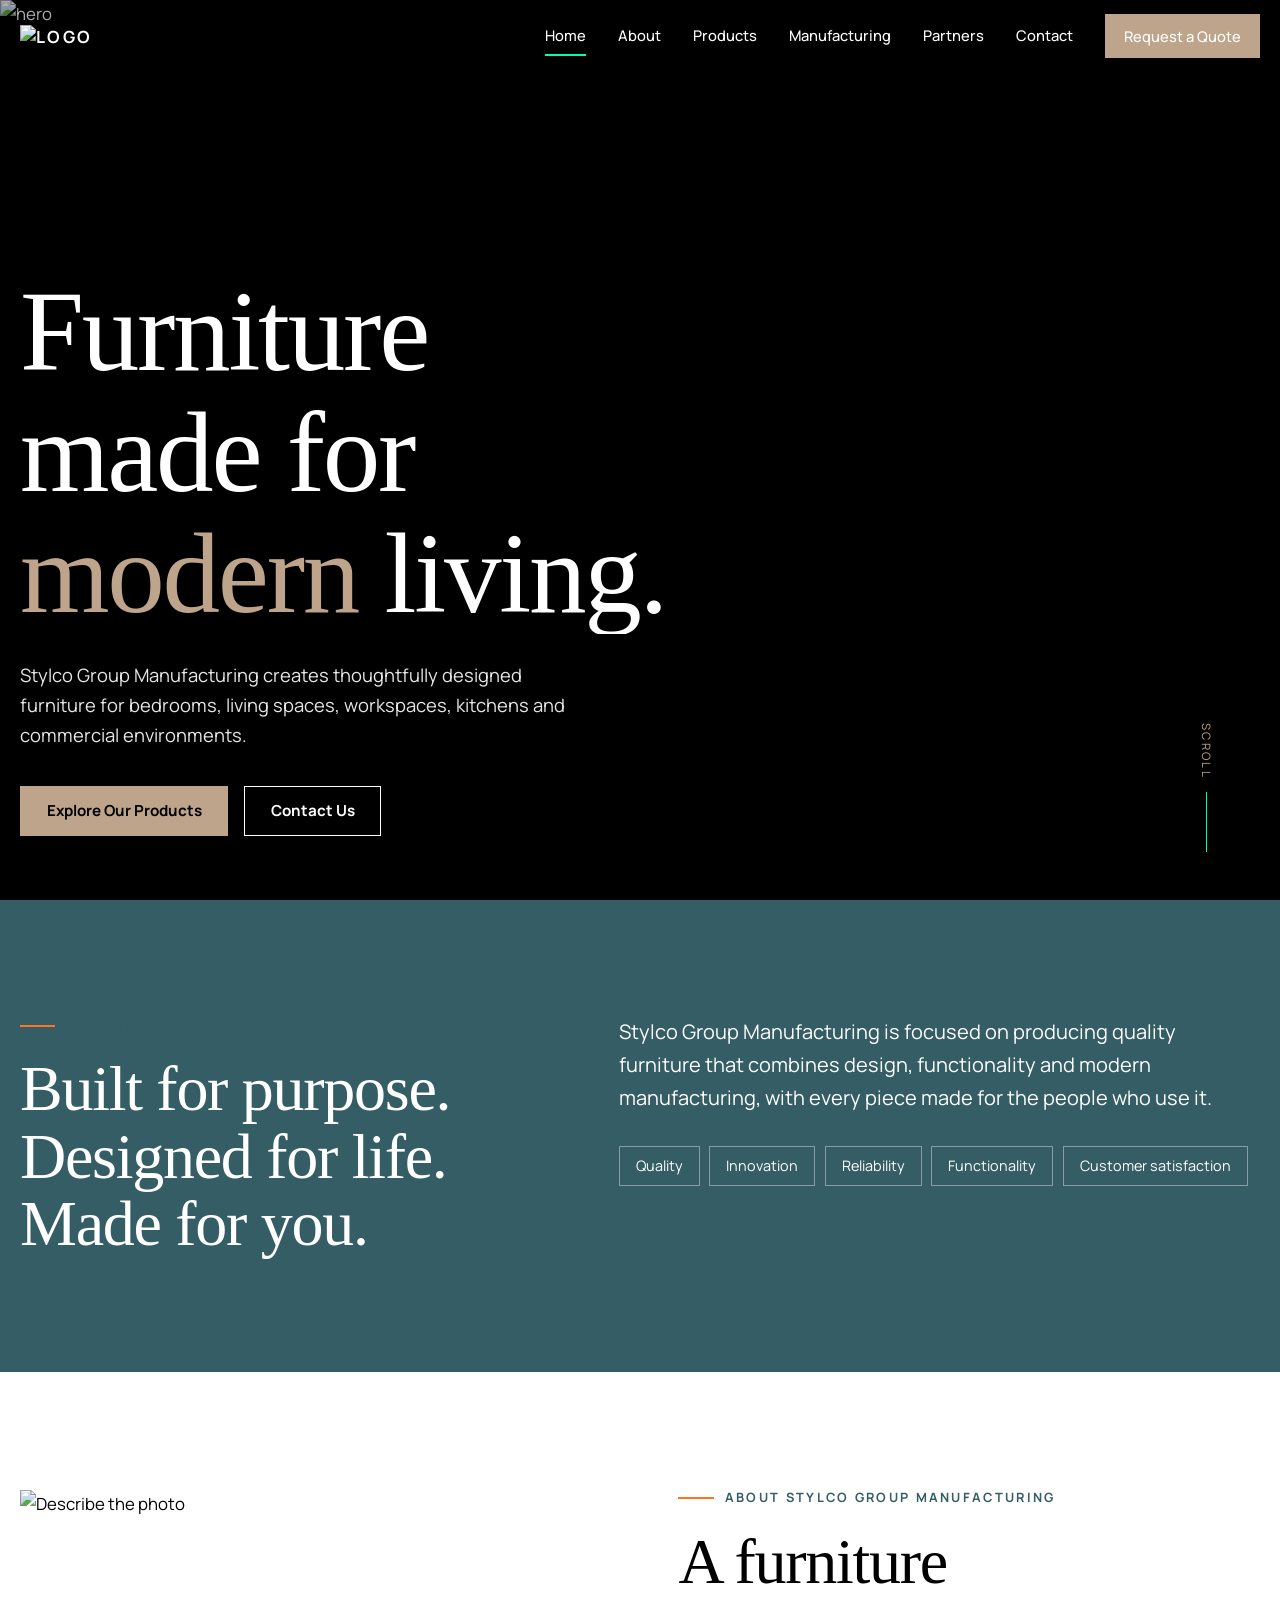
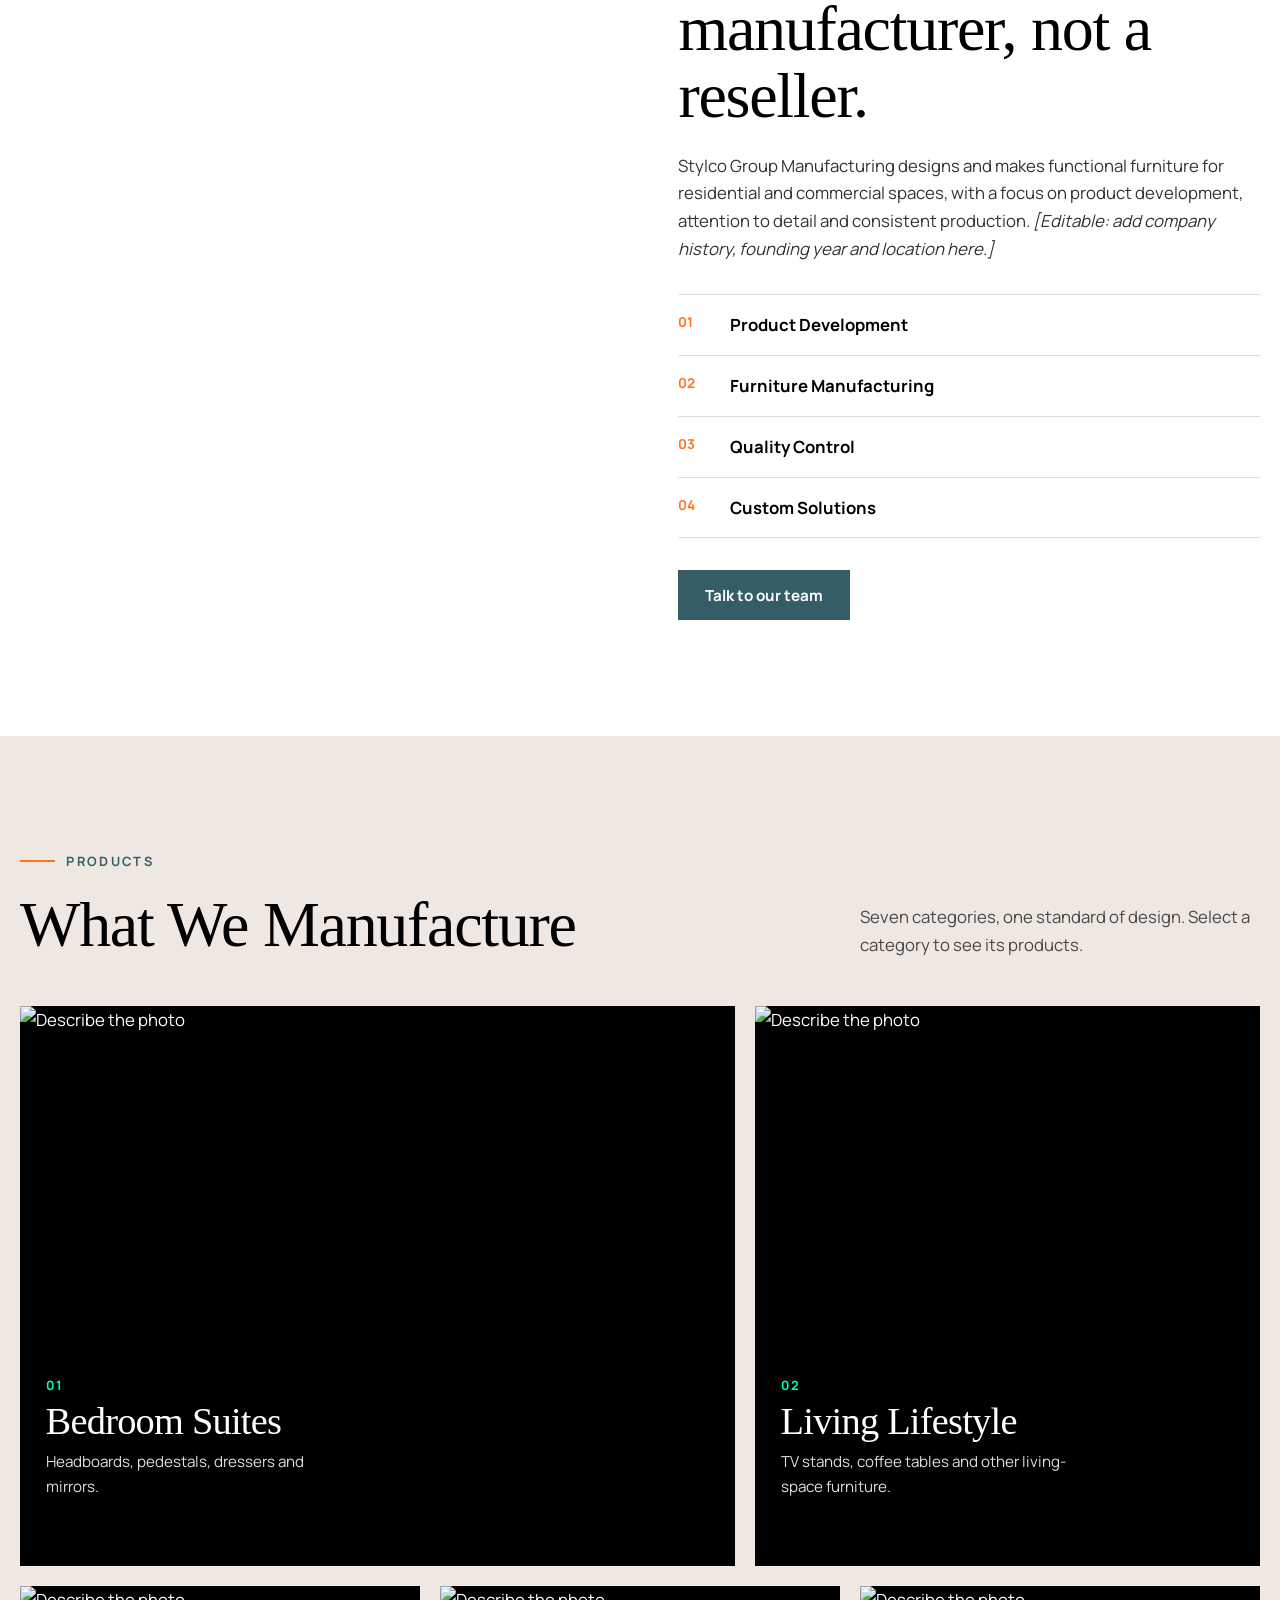
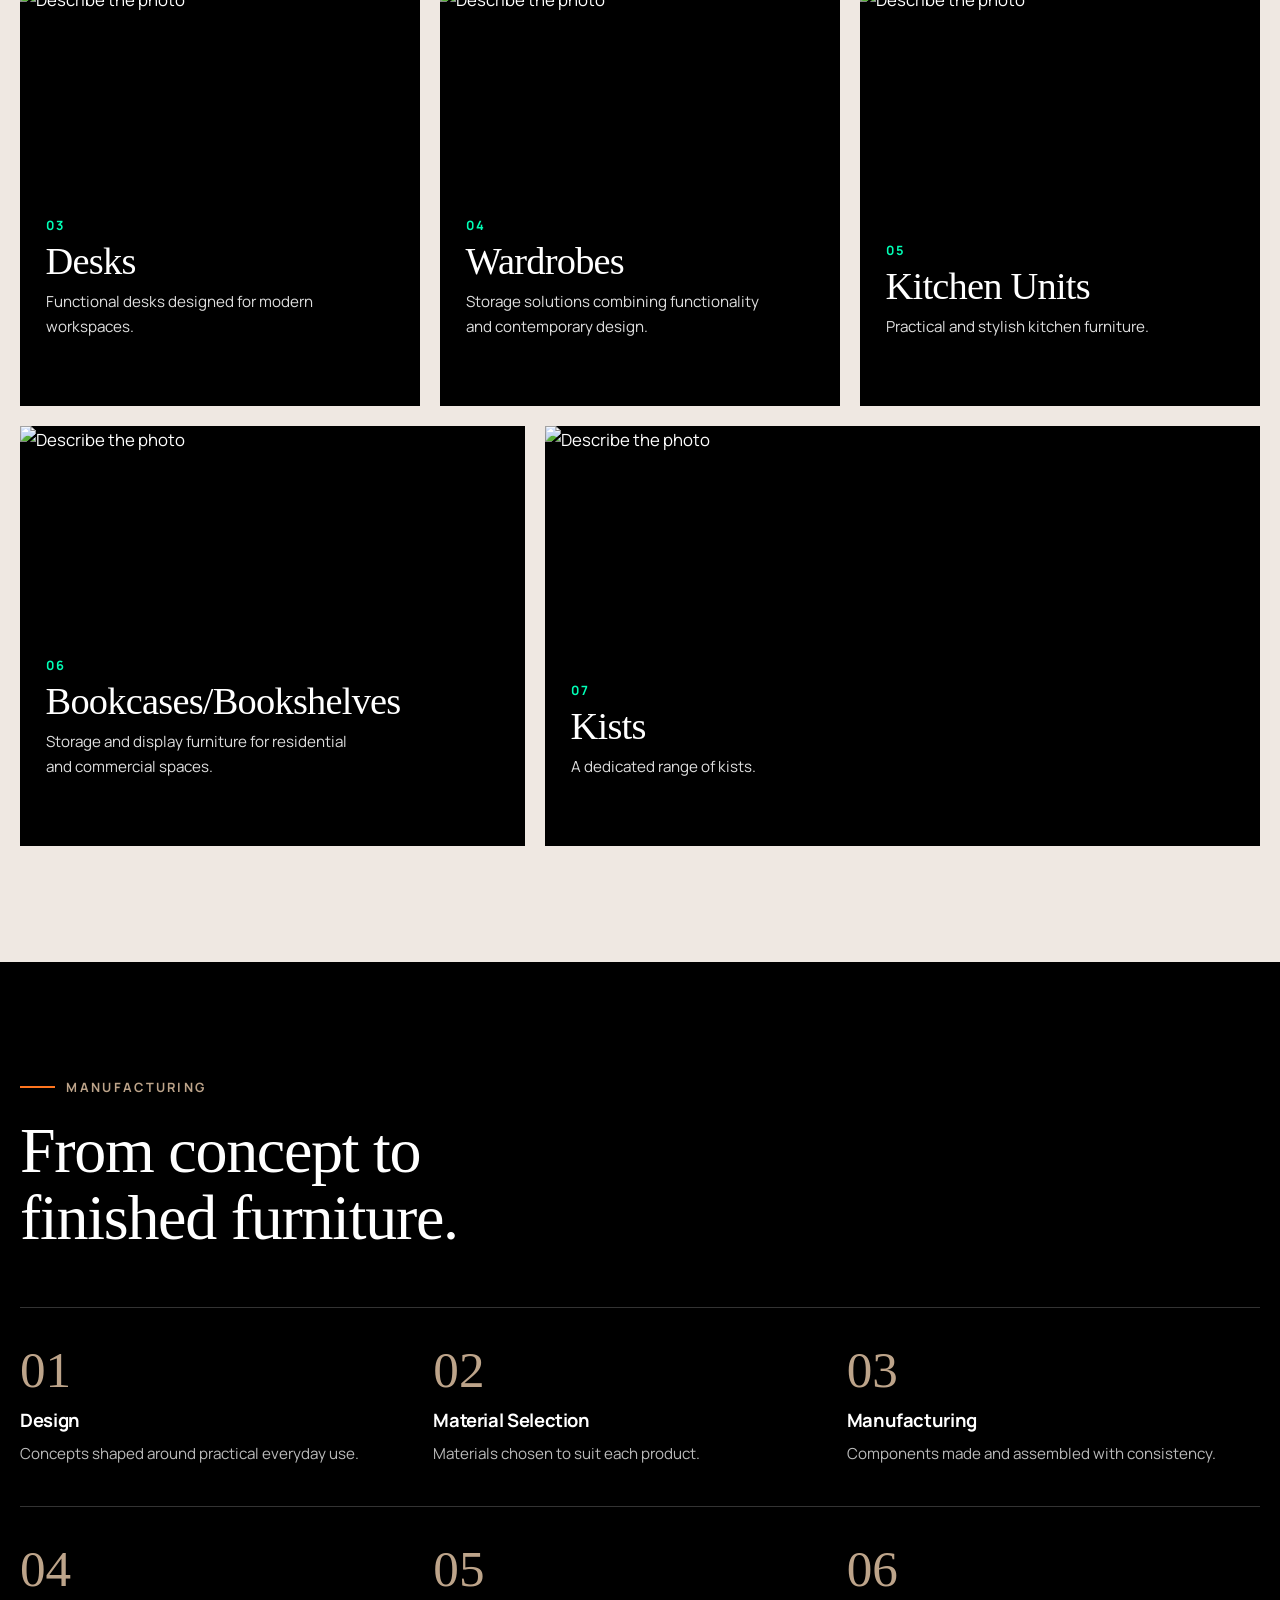
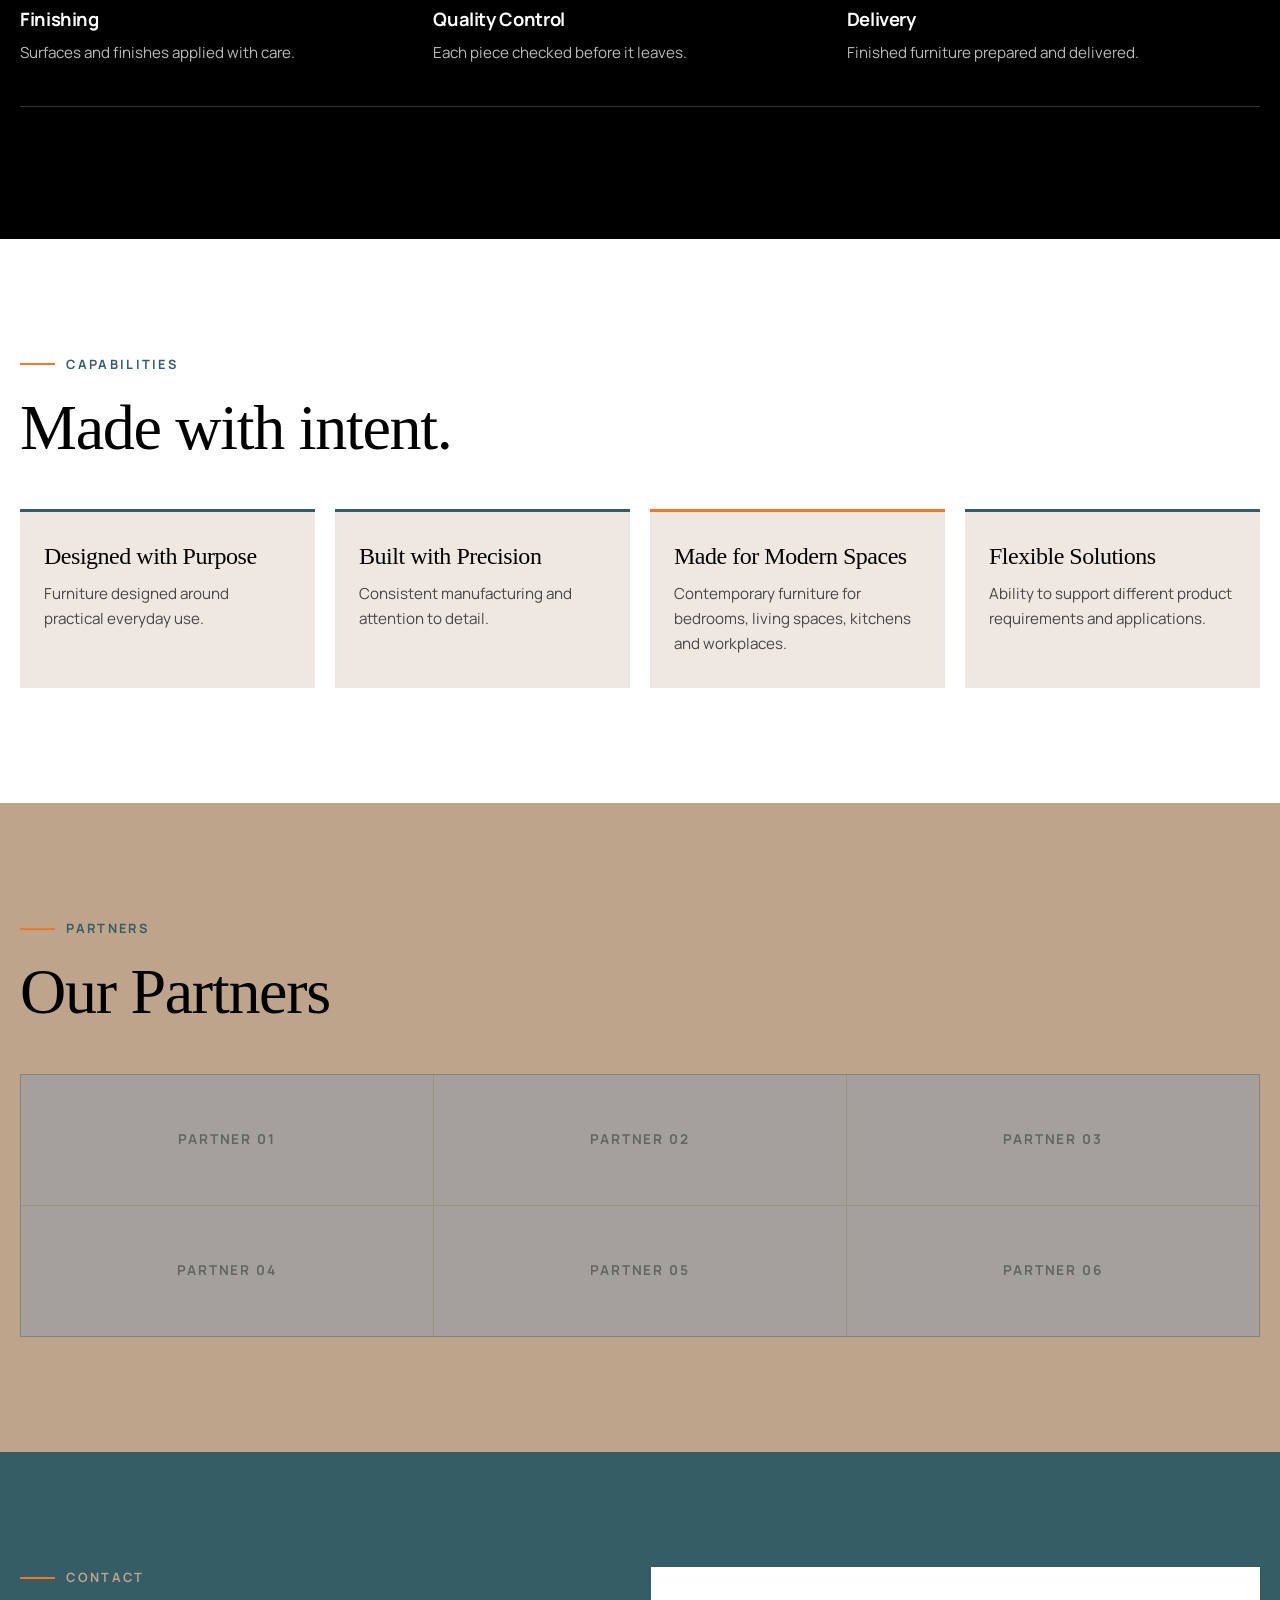
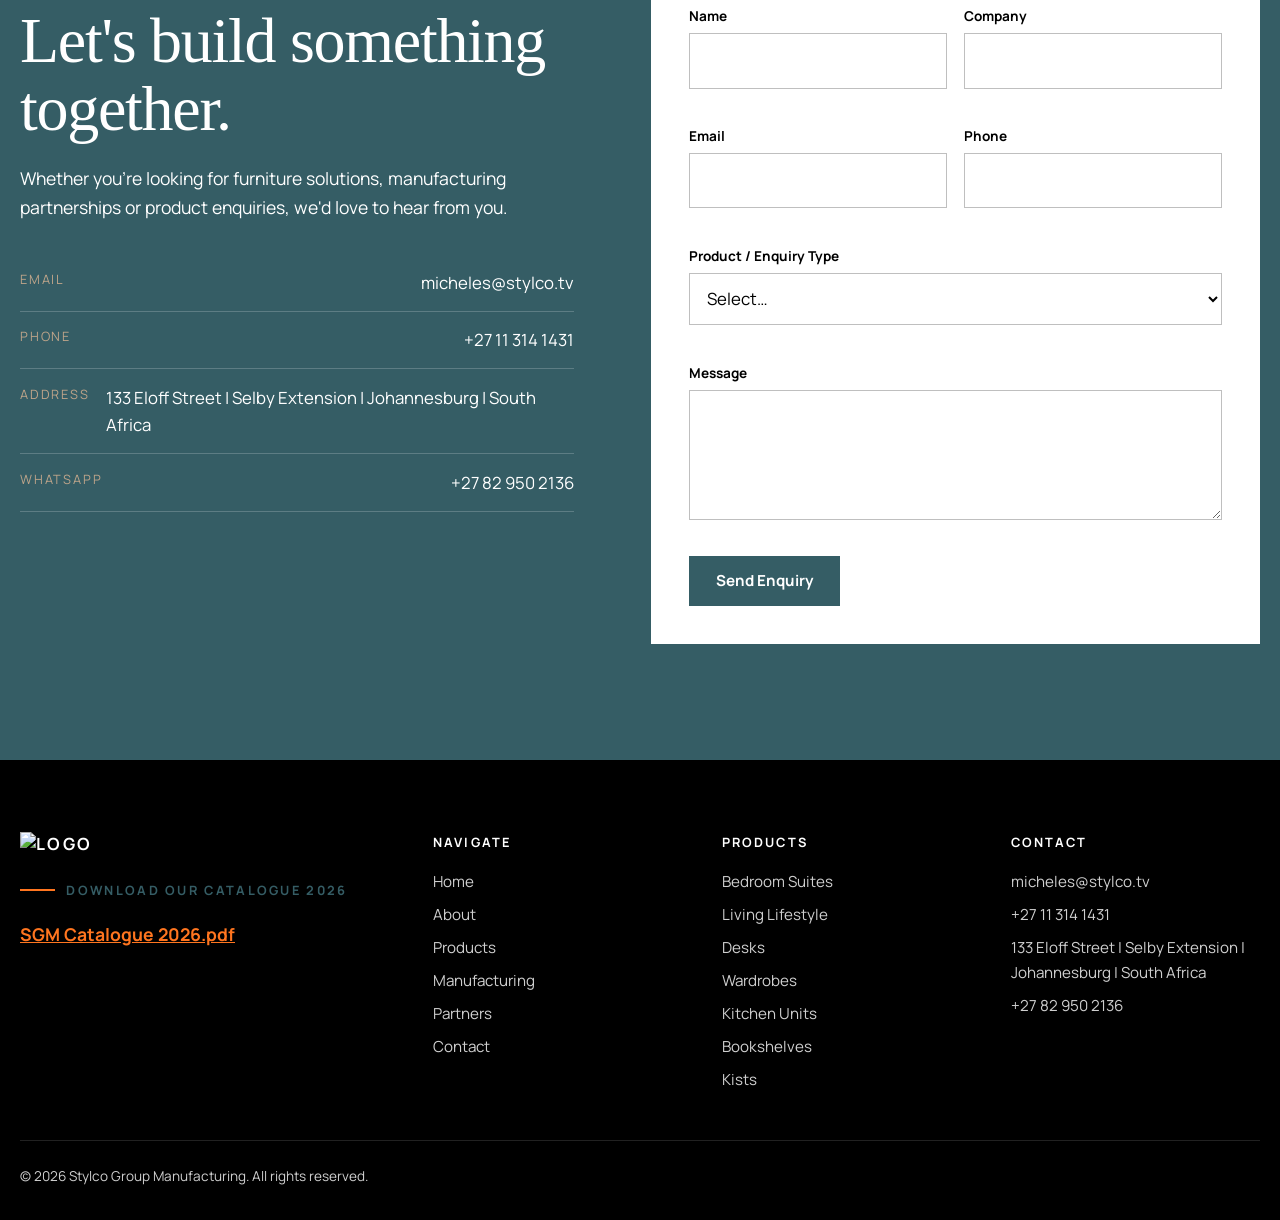
==== index.html @ 997faba1 "Add files via upload" ====
<!DOCTYPE html>
<html lang="en">
<head>
<meta charset="utf-8">
<meta name="viewport" content="width=device-width, initial-scale=1, viewport-fit=cover">
<title>Stylco Group Manufacturing | Furniture Manufacturing</title>
<meta name="description" content="Stylco Group Manufacturing designs and manufactures furniture for bedrooms, living spaces, workspaces and kitchens. Get in touch for product enquiries and manufacturing partnerships.">
<meta property="og:title" content="Stylco Group Manufacturing | Furniture Manufacturing">
<meta property="og:description" content="Furniture crafted for modern living. Bedroom suites, desks, wardrobes, kitchen units and more.">
<meta property="og:type" content="website">
<link rel="preconnect" href="https://fonts.googleapis.com">
<link rel="stylesheet" href="https://fonts.googleapis.com/css2?family=Fraunces:opsz,wght@9..144,400;9..144,500&family=Manrope:wght@400;500;700&display=swap">
<link rel="stylesheet" href="style.css">
</head>
<body>
<a href="#main" class="skip btn btn-primary">Skip to content</a>
<header id="hdr"><div class="wrap nav">
 <a class="logo" href="#home" aria-label="Stylco Group Manufacturing home"><img src="./images/stylco logo.png" width="200" alt="logo"></a>
 <button class="burger" id="burger" aria-label="Open menu" aria-expanded="false" aria-controls="links"><span></span><span></span></button>
 <nav class="links" id="links" aria-label="Primary">
  <a href="#home">Home</a><a href="#about">About</a><a href="#products">Products</a><a href="#manufacturing">Manufacturing</a><a href="#partners">Partners</a><a href="#contact">Contact</a>
  <a class="btn btn-primary" href="#contact">Request a Quote</a>
 </nav>
</div></header>

<main id="main">
<section class="hero" id="home">
 <div class="bg" aria-hidden="true">
  <!-- HERO IMAGE: replace the placeholder div below with <img src="images/hero.jpg" alt="" loading="eager"> -->
  <img src="images/hero image org.jpg" alt="hero" loading="eager">
 </div>
 <div class="wrap">
  <h1><span class="line"><span>Furniture</span></span><span class="line"><span>made for</span></span><span class="line"><span><em>modern</em> living.</span></span></h1>
  <p>Stylco Group Manufacturing creates thoughtfully designed furniture for bedrooms, living spaces, workspaces, kitchens and commercial environments.</p>
  <div class="cta"><a class="btn btn-primary" href="#products">Explore Our Products</a><a class="btn btn-ghost" href="#contact">Contact Us</a></div>
 </div>
 <div class="scroll" aria-hidden="true">Scroll</div>
</section>

<section class="mission" id="mission"><div class="wrap grid">
 <div class="rv"><div class="eyebrow">Our Mission</div><h2>Built for purpose. Designed for life. Made for you.</h2></div>
 <div class="rv">
  <p>Stylco Group Manufacturing is focused on producing quality furniture that combines design, functionality and modern manufacturing, with every piece made for the people who use it.</p>
  <ul class="values"><li>Quality</li><li>Innovation</li><li>Reliability</li><li>Functionality</li><li>Customer satisfaction</li></ul>
 </div>
</div></section>

<section class="about" id="about"><div class="wrap grid">
 <div class="img rv">
  <!-- ABOUT IMAGE: replace the placeholder div below with <img src="images/workshop.jpg" alt="Describe the photo" loading="lazy"> -->
  <img src="images/workshop img.jPG" alt="Describe the photo" loading="lazy"> 
 </div>    
 <div class="rv">
  <div class="eyebrow">About Stylco Group Manufacturing</div>
  <h2>A furniture manufacturer, not a reseller.</h2>
  <p class="lead">Stylco Group Manufacturing designs and makes functional furniture for residential and commercial spaces, with a focus on product development, attention to detail and consistent production. <em>[Editable: add company history, founding year and location here.]</em></p>
  <ul class="caps"><li><small>01</small>Product Development</li><li><small>02</small>Furniture Manufacturing</li><li><small>03</small>Quality Control</li><li><small>04</small>Custom Solutions</li></ul>
  <a class="btn btn-dark" href="#contact">Talk to our team</a>
 </div>
</div></section>   

<section class="products" id="products"><div class="wrap">
 <div class="head rv"><div><div class="eyebrow">Products</div><h2>What We Manufacture</h2></div><p>Seven categories, one standard of design. Select a category to see its products.</p></div>
 <!-- PRODUCT IMAGES: in each card, replace the <div class="ph ... media"> placeholder with
      <img class="media" src="images/your-photo.jpg" alt="Describe the photo" loading="lazy"> -->
 <div class="pgrid">
 <a class="card rv" href="bedroom-suites.html">
  <img class="media" src="images/brs hero img.jpg" alt="Describe the photo" loading="lazy">
  <div class="txt"><div class="n">01</div><h3>Bedroom Suites</h3><p>Headboards, pedestals, dressers and mirrors.</p><span class="go">View Products →</span></div>
 </a>
 <a class="card rv" href="living-lifestyle.html">
  <img class="media" src="images/living hero img.jpg" alt="Describe the photo" loading="lazy">
  <div class="txt"><div class="n">02</div><h3>Living Lifestyle</h3><p>TV stands, coffee tables and other living-space furniture.</p><span class="go">View Products →</span></div>
 </a>
 <a class="card rv" href="desks.html">
  <img class="media" src="images/desk hero img.jpg" alt="Describe the photo" loading="lazy">
  <div class="txt"><div class="n">03</div><h3>Desks</h3><p>Functional desks designed for modern workspaces.</p><span class="go">View Products →</span></div>
 </a>
 <a class="card rv" href="wardrobes.html">
  <img class="media" src="images/robe hero img 0.1.jpg" alt="Describe the photo" loading="lazy">
  <div class="txt"><div class="n">04</div><h3>Wardrobes</h3><p>Storage solutions combining functionality and contemporary design.</p><span class="go">View Products →</span></div>
 </a>
 <a class="card rv" href="kitchen-units.html">
  <img class="media" src="images/kitchen hero img.jpg" alt="Describe the photo" loading="lazy">
  <div class="txt"><div class="n">05</div><h3>Kitchen Units</h3><p>Practical and stylish kitchen furniture.</p><span class="go">View Products →</span></div>
 </a>
 <a class="card rv" href="bookshelves.html">
  <img class="media" src="images/bookcase hero img (2).jpg" alt="Describe the photo" loading="lazy">
  <div class="txt"><div class="n">06</div><h3>Bookcases/Bookshelves</h3><p>Storage and display furniture for residential and commercial spaces.</p><span class="go">View Products →</span></div>
 </a>
 <a class="card rv" href="kists.html">
  <img class="media" src="images/kist hero img 0.2.jpg" alt="Describe the photo" loading="lazy">
  <div class="txt"><div class="n">07</div><h3>Kists</h3><p>A dedicated range of kists.</p><span class="go">View Products →</span></div>
 </a>
 </div>
</div></section>

<section class="process dark" id="manufacturing"><div class="wrap">
 <div class="eyebrow rv">Manufacturing</div>
 <h2 class="rv">From concept to finished furniture.</h2>
 <ol class="steps" id="steps"></ol>
</div></section>

<section id="capabilities"><div class="wrap">
 <div class="eyebrow rv">Capabilities</div><h2 class="rv">Made with intent.</h2>
 <div class="cap-grid">
  <div class="cap rv"><h3>Designed with Purpose</h3><p>Furniture designed around practical everyday use.</p></div>
  <div class="cap rv"><h3>Built with Precision</h3><p>Consistent manufacturing and attention to detail.</p></div>
  <div class="cap rv"><h3>Made for Modern Spaces</h3><p>Contemporary furniture for bedrooms, living spaces, kitchens and workplaces.</p></div>
  <div class="cap rv"><h3>Flexible Solutions</h3><p>Ability to support different product requirements and applications.</p></div>
 </div>
</div></section>

<section class="partners" id="partners"><div class="wrap">
 <div class="eyebrow rv">Partners</div><h2 class="rv">Our Partners</h2>
 <!-- PARTNER LOGOS: replace the text in each div with <img src="images/partners/name.png" alt="Partner name logo" loading="lazy"> -->
 <div class="logos rv">
  <div>Partner 01</div>
  <div>Partner 02</div>
  <div>Partner 03</div>
  <div>Partner 04</div>
  <div>Partner 05</div>
  <div>Partner 06</div>
 </div>
</div></section>

<section class="contact dark" id="contact"><div class="wrap grid">
 <div class="rv">
  <div class="eyebrow">Contact</div>
  <h2>Let's build something together.</h2>
  <p class="lead-sm">Whether you're looking for furniture solutions, manufacturing partnerships or product enquiries, we'd love to hear from you.</p>
  <ul class="info" id="info"></ul>
 </div>
 <form id="form" class="rv" novalidate>
  <div class="f"><label for="name">Name</label><input id="name" name="name" autocomplete="name" required><div class="msg"></div></div>
  <div class="f"><label for="company">Company</label><input id="company" name="company" autocomplete="organization"><div class="msg"></div></div>
  <div class="f"><label for="email">Email</label><input id="email" name="email" type="email" autocomplete="email" required><div class="msg"></div></div>
  <div class="f"><label for="phone">Phone</label><input id="phone" name="phone" type="tel" autocomplete="tel"><div class="msg"></div></div>
  <div class="f full"><label for="type">Product / Enquiry Type</label><select id="type" name="type" required><option value="">Select…</option></select><div class="msg"></div></div>
  <div class="f full"><label for="message">Message</label><textarea id="message" name="message" required></textarea><div class="msg"></div></div>
  <div class="full"><button class="btn btn-dark" id="send" type="submit">Send Enquiry</button></div>
  <div class="ok" id="ok" role="status">Thank you. Your enquiry has been captured.</div>
 </form>
</div></section>
</main>

<footer><div class="wrap">
 <div class="fgrid">
  <div><a class="logo" href="#home">
     <img src="./images/stylco logo.png" width="200" alt="logo"></a>
      <br><div class="eyebrow">Download our catalogue 2026</div>
  <p class="foot-desc"><a href="SGM Catalogue 2026_ in progress.pdf.pdf" target="_blank"><p class="file">SGM Catalogue 2026.pdf</p></a></p>
  </div>
  <div><h4>Navigate</h4><ul><li><a href="#home">Home</a></li><li><a href="#about">About</a></li><li><a href="#products">Products</a></li><li><a href="#manufacturing">Manufacturing</a></li><li><a href="#partners">Partners</a></li><li><a href="#contact">Contact</a></li></ul></div>
  <div><h4>Products</h4><ul id="fprod"></ul></div>
  <div><h4>Contact</h4><ul id="fcontact"></ul></div>
 </div>
 <div class="copy">© 2026 Stylco Group Manufacturing. All rights reserved.</div>
</div></footer>


<script src="script.js"></script>
</body>
</html>
---- style.css ----
/* ==========================================================
   CSS variables / brand colours
   ========================================================== */
:root{
  /* Brand colours */
  --teal:#355D65;--mint:#00FFB6;--black:#000000;--white:#FFFFFF;--sand:#bda48a;--orange:#FF751F;
  /* Tints derived from the brand colours */
  --paper:color-mix(in srgb,var(--sand) 25%,var(--white));
  --muted:color-mix(in srgb,var(--black) 72%,var(--white));
  --error:color-mix(in srgb,var(--orange) 70%,var(--black));
  --bg:var(--white);--fg:var(--black);
  --serif:Poppins,Georgia,serif;--sans:'Manrope',system-ui,Poppins;
  box-sizing:border-box;padding-top:env(safe-area-inset-top,0px);padding-bottom:env(safe-area-inset-bottom,0px)}
*,*::before,*::after{box-sizing:inherit}
/* ==========================================================
   Reset
   ========================================================== */
html{scroll-behavior:smooth;scroll-padding-top:80px}
body{margin:0;background:var(--bg);color:var(--fg);font:400 1.05rem/1.65 var(--sans);-webkit-font-smoothing:antialiased}
img{max-width:100%;display:block}
a{color:inherit}
:focus-visible{outline:3px solid var(--mint);outline-offset:3px}
.wrap{width:min(1280px,100% - 2.5rem);margin-inline:auto}
section{padding:clamp(4rem,9vw,8rem) 0}
/* ==========================================================
   Typography
   ========================================================== */
h1,h2,h3{font-family:var(--serif);font-weight:400;line-height:1.05;margin:0;letter-spacing:-.02em}
h2{font-size:clamp(2.2rem,5vw,4rem)}
.eyebrow{font-size:.8rem;letter-spacing:.18em;text-transform:uppercase;font-weight:700;color:var(--teal);display:flex;gap:.7rem;align-items:center;margin-bottom:1.2rem}
.eyebrow::before{content:"";width:2.2rem;height:2px;background:var(--orange)}
.dark .eyebrow{color:var(--sand)}
.btn{display:inline-flex;align-items:center;justify-content:center;min-height:48px;padding:.85rem 1.6rem;font:700 .95rem var(--sans);text-decoration:none;border:1.5px solid transparent;cursor:pointer;transition:transform .25s,background .25s,color .25s}
.btn-primary{background:var(--sand);color:var(--black)}.btn-primary:hover{transform:translateY(-2px);background:var(--white)}
.btn-ghost{border-color:currentColor;color:var(--white);background:transparent}.btn-ghost:hover{background:var(--white);color:var(--black)}
.btn-dark{background:var(--teal);color:var(--white)}.btn-dark:hover{background:var(--black)}
/* ==========================================================
   Placeholder imagery
   ========================================================== */

.ph{position:relative;width:100%;height:100%;min-height:240px;background:linear-gradient(135deg,var(--teal),color-mix(in srgb,var(--teal) 55%,var(--black)));overflow:hidden;display:flex;align-items:flex-end}
.ph::before{content:"";position:absolute;inset:0;background:repeating-linear-gradient(115deg,transparent 0 38px,color-mix(in srgb,var(--sand) 8%,transparent) 38px 40px)}
.ph span{position:relative;margin:1rem;font-size:.72rem;letter-spacing:.14em;text-transform:uppercase;color:var(--sand);border:1px solid color-mix(in srgb,var(--sand) 50%,transparent);padding:.3rem .6rem}
.ph.sand{background:linear-gradient(135deg,var(--sand),color-mix(in srgb,var(--sand) 85%,var(--black)))}.ph.sand span{color:var(--teal);border-color:color-mix(in srgb,var(--teal) 50%,transparent)}
.ph.sand::before{background:repeating-linear-gradient(115deg,transparent 0 38px,color-mix(in srgb,var(--teal) 10%,transparent) 38px 40px)}
.ph img{position:absolute;inset:0;width:100%;height:100%;object-fit:cover}
/* ==========================================================
   Navigation
   ========================================================== */

header{position:fixed;inset:0 0 auto;z-index:50;padding-top:env(safe-area-inset-top,0px);transition:background .35s,box-shadow .35s}
header.solid{background:color-mix(in srgb,var(--black) 92%,transparent);backdrop-filter:blur(10px)}
.nav{display:flex;align-items:center;justify-content:space-between;height:72px}
.logo{font:700 1.05rem var(--sans);letter-spacing:.14em;text-decoration:none;color:var(--white);text-transform:uppercase}
.logo b{color:var(--mint)}
.links{display:flex;gap:2rem;align-items:center}
.links a{color:var(--white);text-decoration:none;font-size:.92rem;font-weight:500;padding:.4rem 0;border-bottom:2px solid transparent}
.links a:hover,.links a.active{border-color:var(--mint)}
.links .btn{border:0;padding:.6rem 1.2rem;min-height:44px}
.burger{display:none;background:none;border:0;color:var(--white);width:48px;height:48px;cursor:pointer}
.burger span{display:block;width:24px;height:2px;background:currentColor;margin:6px auto;transition:.3s}
@media(max-width:900px){
 .burger{display:block}
 .links{position:fixed;inset:0;background:var(--black);flex-direction:column;justify-content:center;gap:1.6rem;font-size:1.4rem;transform:translateY(-100%);transition:transform .45s;visibility:hidden}
 .links.open{transform:none;visibility:visible}
 .links a{font:400 2rem var(--serif)}
 .burger{position:relative;z-index:2}
}
/* ==========================================================
   Hero
   ========================================================== */

.hero{min-height:100svh;background:var(--black);color:var(--white);display:flex;align-items:flex-end;position:relative;padding:7rem 0 4rem;overflow:hidden}
.hero .bg{position:absolute;inset:0;opacity:.85}
.hero .bg .ph{min-height:100%}
.hero .bg img,.about .img img{width:100%;height:100%;object-fit:cover}
.hero::after{content:"";position:absolute;inset:0;background:linear-gradient(to top,var(--black) 5%,color-mix(in srgb,var(--black) 20%,transparent) 70%)}
.hero .wrap{position:relative;z-index:2}
.hero h1{font-size:clamp(3rem,9vw,8rem);max-width:12ch}
.hero h1 em{color:var(--sand);font-style:normal}
.hero p{max-width:52ch;font-size:1.15rem;color:color-mix(in srgb,var(--white) 90%,var(--black));margin:1.6rem 0 2.2rem}
.cta{display:flex;flex-wrap:wrap;gap:1rem}
.scroll{position:absolute;right:max(1.25rem,5vw);bottom:3rem;z-index:2;writing-mode:vertical-rl;font-size:.72rem;letter-spacing:.2em;text-transform:uppercase;color:var(--sand);display:flex;align-items:center;gap:.8rem}
.scroll::after{content:"";width:1px;height:60px;background:var(--mint);animation:drop 2s infinite}
@keyframes drop{0%{transform:scaleY(0);transform-origin:top}50%{transform:scaleY(1);transform-origin:top}51%{transform-origin:bottom}100%{transform:scaleY(0);transform-origin:bottom}}
.line{display:block;overflow:hidden}.line>span{display:block;animation:up 1s cubic-bezier(.2,.7,.2,1) both}
.line:nth-child(2)>span{animation-delay:.12s}.line:nth-child(3)>span{animation-delay:.24s}
@keyframes up{from{transform:translateY(105%)}}
/* ==========================================================
   Mission
   ========================================================== */

.mission{background:var(--teal);color:var(--white)}
.mission .grid{display:grid;grid-template-columns:1fr 1.2fr;gap:4rem;align-items:start}
.mission h2{color:var(--white)}
.mission p{font-size:1.25rem;margin:0 0 2rem}
.values{display:flex;flex-wrap:wrap;gap:.6rem}
.values li{list-style:none;border:1px solid color-mix(in srgb,var(--white) 40%,transparent);padding:.45rem 1rem;font-size:.9rem}
.values{padding:0;margin:0}
/* ==========================================================
   About
   ========================================================== */

.about .grid{display:grid;grid-template-columns:1fr 1fr;gap:clamp(2rem,6vw,6rem);align-items:center}
.about .img{aspect-ratio:4/5}
.about p{color:color-mix(in srgb,var(--black) 80%,var(--white))}
.caps{list-style:none;padding:0;margin:2rem 0;border-top:1px solid color-mix(in srgb,var(--black) 13%,transparent)}
.caps li{display:flex;gap:1.2rem;padding:1rem 0;border-bottom:1px solid color-mix(in srgb,var(--black) 13%,transparent);font-weight:700}
.caps small{color:var(--orange);font-size:.85rem;min-width:2rem}
/* ==========================================================
   Products
   ========================================================== */

.products{background:var(--paper)}
.head{display:flex;justify-content:space-between;align-items:end;gap:2rem;flex-wrap:wrap;margin-bottom:3rem}
.head p{max-width:40ch;margin:0;color:var(--muted)}
.pgrid{display:grid;grid-template-columns:repeat(12,1fr);gap:1.25rem}
.card{position:relative;overflow:hidden;background:var(--black);color:var(--white);border:0;padding:0;text-align:left;cursor:pointer;min-height:420px;grid-column:span 4;font:inherit}
.card:nth-child(1){grid-column:span 7;min-height:560px}.card:nth-child(2){grid-column:span 5;min-height:560px}
.card:nth-child(6){grid-column:span 5}.card:nth-child(7){grid-column:span 7}
.card .media{position:absolute;inset:0;width:100%;height:100%;object-fit:cover;transition:transform .9s cubic-bezier(.2,.7,.2,1)}
.card:hover .media,.card:focus-visible .media{transform:scale(1.07)}
.card::after{content:"";position:absolute;inset:0;background:linear-gradient(to top,color-mix(in srgb,var(--black) 85%,transparent),transparent 60%)}
.card .txt{position:absolute;z-index:2;left:0;right:0;bottom:0;padding:1.6rem}
.card .n{font-size:.8rem;letter-spacing:.2em;color:var(--mint);font-weight:700}
.card h3{font-size:clamp(1.7rem,3vw,2.4rem);margin:.3rem 0 .5rem}
.card p{margin:0;font-size:.95rem;color:color-mix(in srgb,var(--white) 87%,var(--black));max-width:34ch}
.card .go{display:inline-block;margin-top:1rem;font-weight:700;font-size:.9rem;border-bottom:2px solid var(--orange);transform:translateY(8px);opacity:0;transition:.4s}
.card:hover .go,.card:focus-visible .go{transform:none;opacity:1}
.bydsign-overlay {
  background: 0;
  width:auto;
  max-width: auto;
  height: auto;
  padding: 45px 0;
  margin-inline:auto;
}
@media(hover:none){.card .go{opacity:1;transform:none}}
/* ==========================================================
   Manufacturing
   ========================================================== */

.process{background:var(--black);color:var(--white)}
.process h2{max-width:14ch}
.steps{display:grid;grid-template-columns:repeat(3,1fr);gap:0;margin-top:3.5rem;border-top:1px solid color-mix(in srgb,var(--white) 20%,transparent);list-style:none;padding:0}
.steps li{padding:2rem 2rem 2.5rem 0;border-bottom:1px solid color-mix(in srgb,var(--white) 20%,transparent)}
.steps b{font:400 3.2rem var(--serif);color:var(--sand);display:block}
.steps h3{font:700 1.15rem var(--sans);margin:.5rem 0}
.steps p{margin:0;color:color-mix(in srgb,var(--white) 73%,var(--black));font-size:.95rem}
/* ==========================================================
   Capabilities
   ========================================================== */

.cap-grid{display:grid;grid-template-columns:repeat(4,1fr);gap:1.25rem;margin-top:3rem}
.cap{padding:2rem 1.5rem;border-top:3px solid var(--teal);background:var(--paper)}
.cap:nth-child(3){border-color:var(--orange)}
.cap h3{font-size:1.5rem;margin-bottom:.7rem}.cap p{margin:0;color:var(--muted);font-size:.95rem}
/* ==========================================================
   Partners
   ========================================================== */

.partners{background:var(--sand)}
.logos{display:grid;grid-template-columns:repeat(3,1fr);gap:1px;background:color-mix(in srgb,var(--teal) 25%,transparent);border:1px solid color-mix(in srgb,var(--teal) 25%,transparent);margin-top:3rem}
.logos div{background:var(--sand);height:130px;display:grid;place-items:center;filter:grayscale(1);opacity:.75;transition:.3s;color:var(--teal);font-weight:700;letter-spacing:.14em;text-transform:uppercase;font-size:.85rem}
.logos div:hover{opacity:1;filter:none}
.logos img{max-height:56px;max-width:70%}
/* ==========================================================
   Contact
   ========================================================== */

.contact{background:var(--teal);color:var(--white)}
.contact .grid{display:grid;grid-template-columns:1fr 1.1fr;gap:clamp(2rem,6vw,6rem)}
.contact h2{color:var(--white)}
.info{list-style:none;padding:0;margin:2rem 0 0}
.info li{padding:.9rem 0;border-bottom:1px solid color-mix(in srgb,var(--white) 20%,transparent);display:flex;justify-content:space-between;gap:1rem}
.info span:first-child{color:var(--sand);font-size:.8rem;letter-spacing:.14em;text-transform:uppercase}
form{display:grid;grid-template-columns:1fr 1fr;gap:1.1rem;background:var(--white);color:var(--black);padding:clamp(1.4rem,3vw,2.5rem)}
.f{display:flex;flex-direction:column;gap:.35rem}.f.full{grid-column:1/-1}
label{font-weight:700;font-size:.85rem}
input,select,textarea{font:inherit;padding:.8rem;border:1.5px solid color-mix(in srgb,var(--black) 25%,transparent);background:var(--white);min-height:48px;border-radius:0;width:100%}
textarea{min-height:130px;resize:vertical}
.f.err input,.f.err select,.f.err textarea{border-color:var(--error)}
.msg{color:var(--error);font-size:.82rem;min-height:1em}
.ok{grid-column:1/-1;background:color-mix(in srgb,var(--mint) 12%,var(--white));border-left:4px solid var(--teal);padding:1rem;display:none}
/* ==========================================================
   Footer
   ========================================================== */

footer{background:var(--black);color:color-mix(in srgb,var(--white) 81%,var(--black));padding:4.5rem 0 2rem;font-size:.95rem}
.fgrid{display:grid;grid-template-columns:1.5fr 1fr 1fr 1fr;gap:2.5rem}
footer h4{color:var(--white);margin:0 0 1rem;font-size:.8rem;letter-spacing:.16em;text-transform:uppercase}
footer ul{list-style:none;padding:0;margin:0;display:grid;gap:.5rem}
footer a{text-decoration:none}footer a:hover{color:var(--mint)}
.copy{margin-top:3rem;padding-top:1.5rem;border-top:1px solid color-mix(in srgb,var(--white) 13%,transparent);font-size:.85rem}
.file{font-size:1.1rem;font-weight:700;color:var(--orange);text-decoration:underline}
/* ==========================================================
   Category pages
   ========================================================== */
/* ==========================================================
   Animations
   ========================================================== */

.rv{opacity:0;transform:translateY(28px);transition:opacity .9s,transform .9s cubic-bezier(.2,.7,.2,1)}
.rv.in{opacity:1;transform:none}
/* ==========================================================
   Responsive design (tablet / laptop)
   ========================================================== */
@media(max-width:1024px){.cap-grid{grid-template-columns:1fr 1fr}.fgrid{grid-template-columns:1fr 1fr}.pgrid .card,.card:nth-child(n){grid-column:span 6;min-height:400px}.card:nth-child(1){grid-column:1/-1}}
/* ==========================================================
   Mobile styles
   ========================================================== */
@media(max-width:760px){
 .mission .grid,.about .grid,.contact .grid,.d{grid-template-columns:1fr;gap:2rem}
 .steps{grid-template-columns:1fr 1fr}.logos{grid-template-columns:1fr 1fr}.cap-grid{grid-template-columns:1fr}
 .pgrid .card,.card:nth-child(n){grid-column:1/-1;min-height:380px}.card:nth-child(1){min-height:440px}
 form{grid-template-columns:1fr}.fgrid{grid-template-columns:1fr}.scroll{display:none}.btn{width:100%}.about .img{aspect-ratio:4/3}
}
@media(prefers-reduced-motion:reduce){*{animation:none!important;transition:none!important;scroll-behavior:auto!important}.rv{opacity:1;transform:none}}

/* ==========================================================
   Utilities
   ========================================================== */
.skip{position:absolute;left:-999px;top:1rem;z-index:100}
.skip:focus{left:1rem}
.lead{margin:1.4rem 0 0}
.lead-sm{margin-top:1.4rem;font-size:1.1rem}
.foot-desc{max-width:34ch;margin-top:1rem}

[hidden]{display:none!important}
.cat-hero{background:var(--black);color:var(--white);padding:9rem 0 4rem}
.cat-hero h1{font-size:clamp(2.6rem,7vw,5.5rem)}
.cat-hero p{max-width:50ch;margin:1.2rem 0 0;color:color-mix(in srgb,var(--white) 80%,var(--black))}
.back{display:inline-block;margin-bottom:2rem;color:var(--sand);text-decoration:none;font-weight:700;font-size:.9rem;border-bottom:2px solid var(--orange)}
.back:hover{color:var(--mint)}
.card{display:block;text-decoration:none}
.grid2{display:grid;grid-template-columns:repeat(2,1fr);gap:1.5rem;padding:3.5rem 0 6rem}
.pc{display:grid;grid-template-columns:minmax(0,1.1fr) minmax(0,1fr);background:var(--paper)}
.pc>.media{grid-column:1;grid-row:1;display:block;width:100%;height:auto;min-height:0;aspect-ratio:1/1;object-fit:cover;align-self:start}
.pc>.info{grid-column:2;grid-row:1;min-width:0;margin:0;padding:clamp(1.2rem,2.5vw,2rem);display:flex;flex-direction:column;gap:.8rem}
.pc .info p{margin:0}
.pc h2{font-size:clamp(1.6rem,2.4vw,2.2rem)}
.pc .type{font-size:1.2rem;color:var(--muted);padding-bottom:.5rem;border-bottom:2px solid var(--sand)}
.pc .dim{margin-top:.6rem;font-weight:700}
.pc h3{font:700 1rem var(--serif);color:var(--teal);margin-top:.6rem}
.sw{list-style:none;padding:0;margin:0;display:flex;flex-wrap:wrap;gap:1rem}
.sw li{font-size:.85rem;display:flex;flex-direction:column;gap:.4rem}
.chip{display:block;width:56px;height:56px;border-radius:4px;overflow:hidden;box-shadow:0 4px 10px color-mix(in srgb,var(--black) 18%,transparent);background:repeating-linear-gradient(45deg,var(--sand) 0 6px,var(--paper) 6px 12px)}
.chip img{width:100%;height:100%;object-fit:cover}
.pc .btn{margin-top:auto;align-self:flex-start}
@media(max-width:1100px){.grid2{grid-template-columns:1fr}}
@media(max-width:600px){.pc{grid-template-columns:1fr}.pc>.media,.pc>.info{grid-column:1}.pc>.info{grid-row:2}.pc .btn{align-self:stretch}}
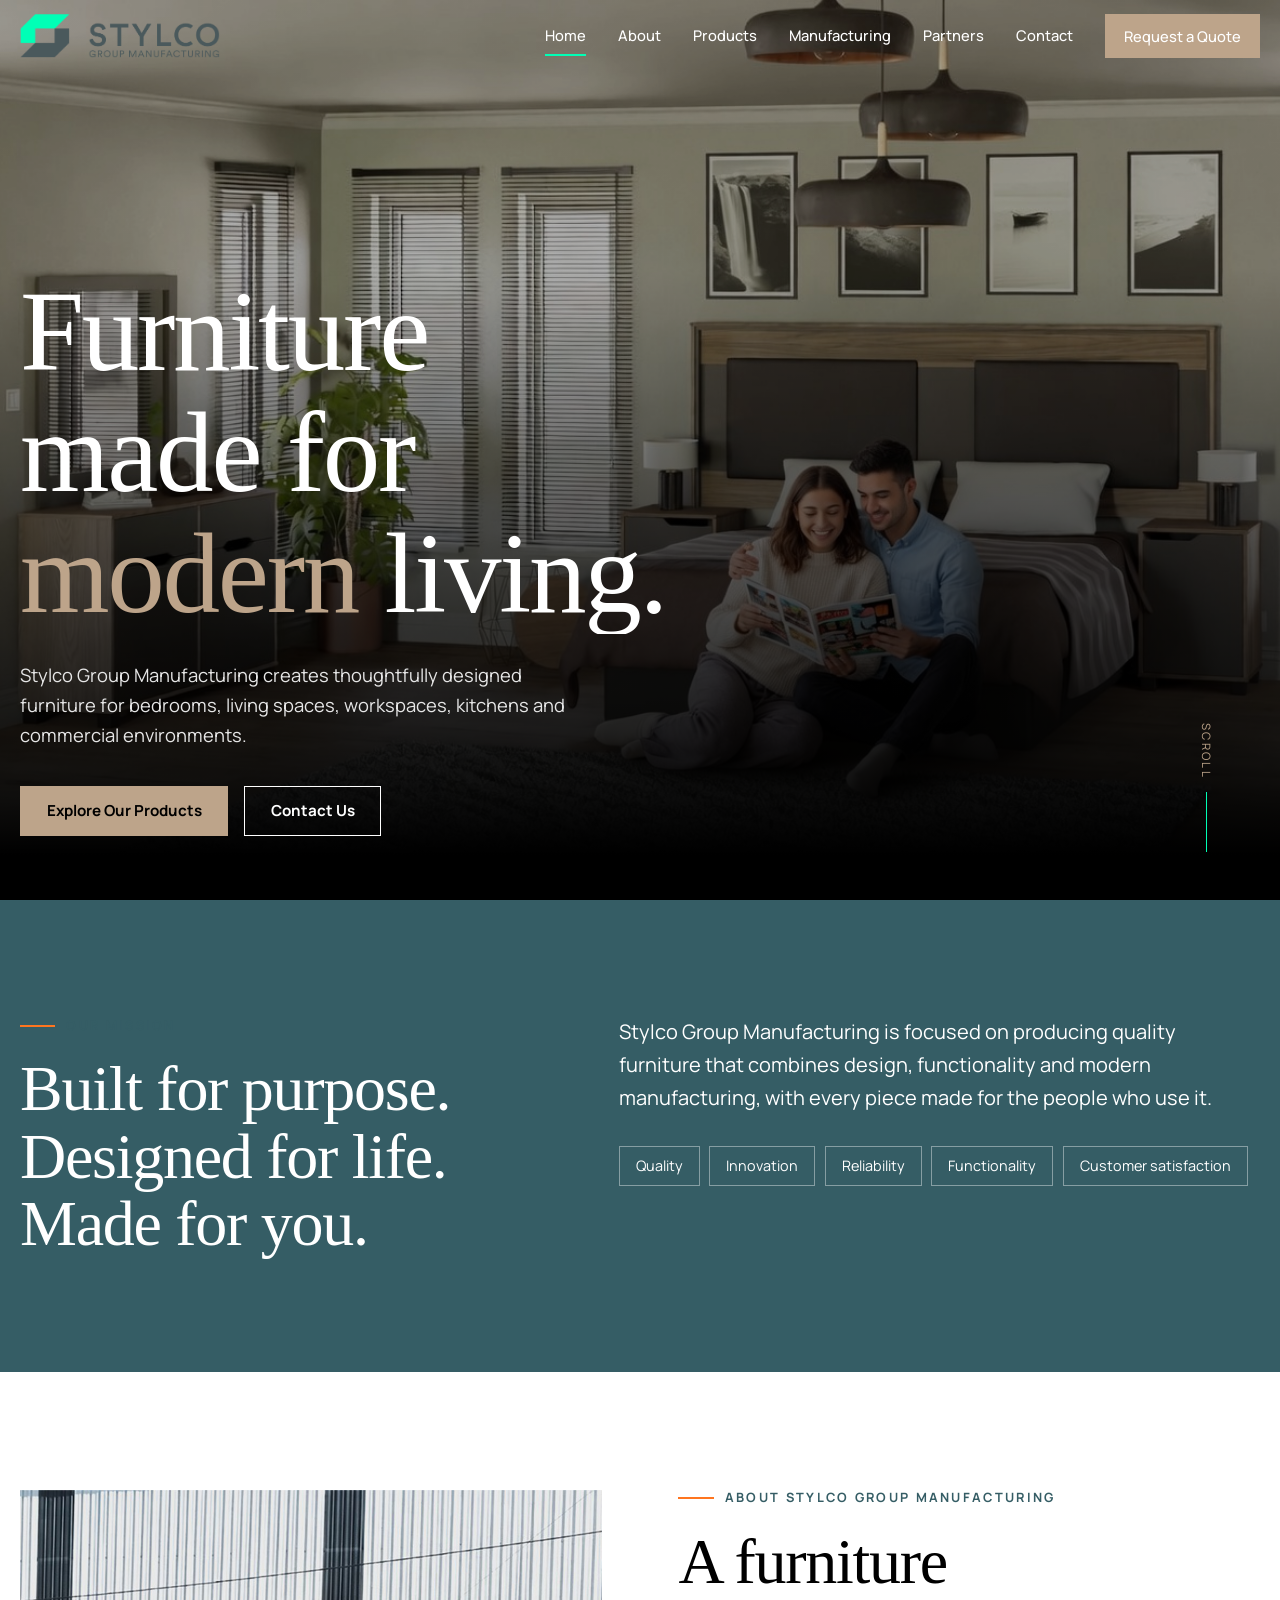
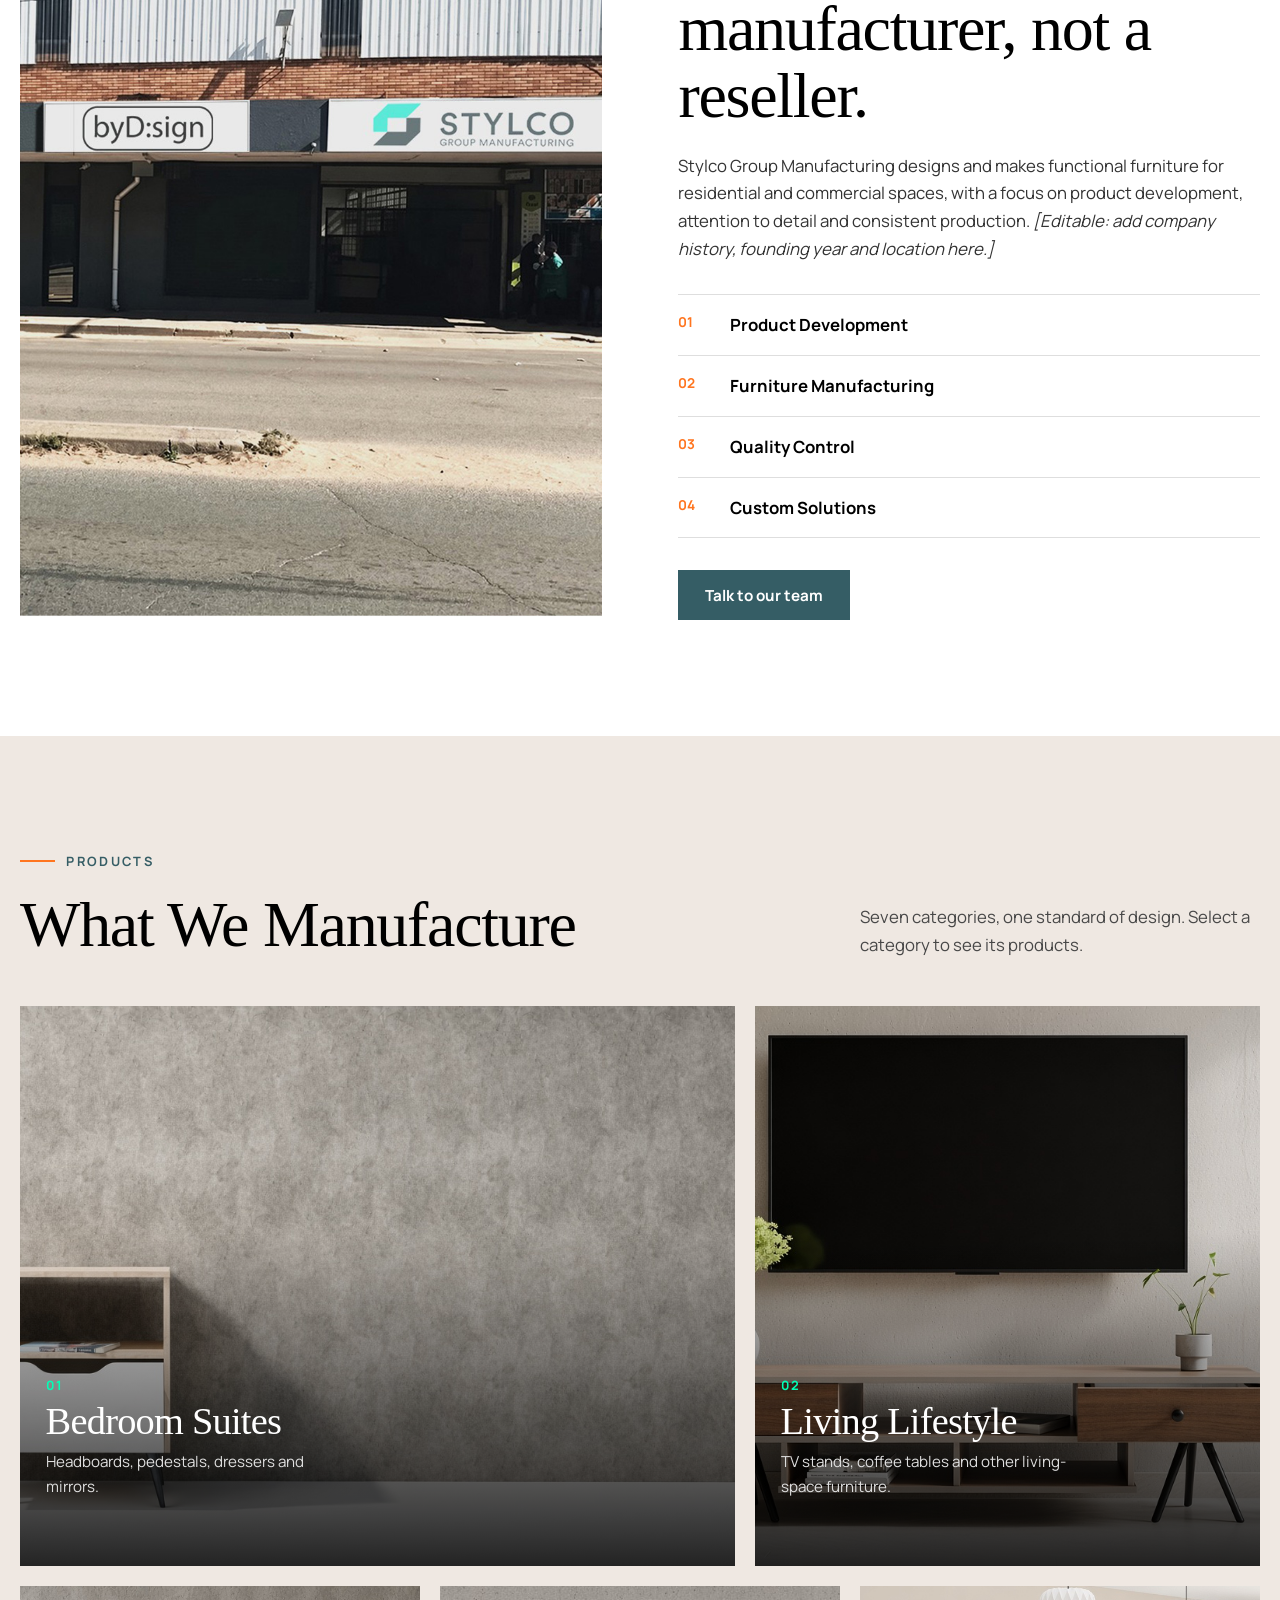
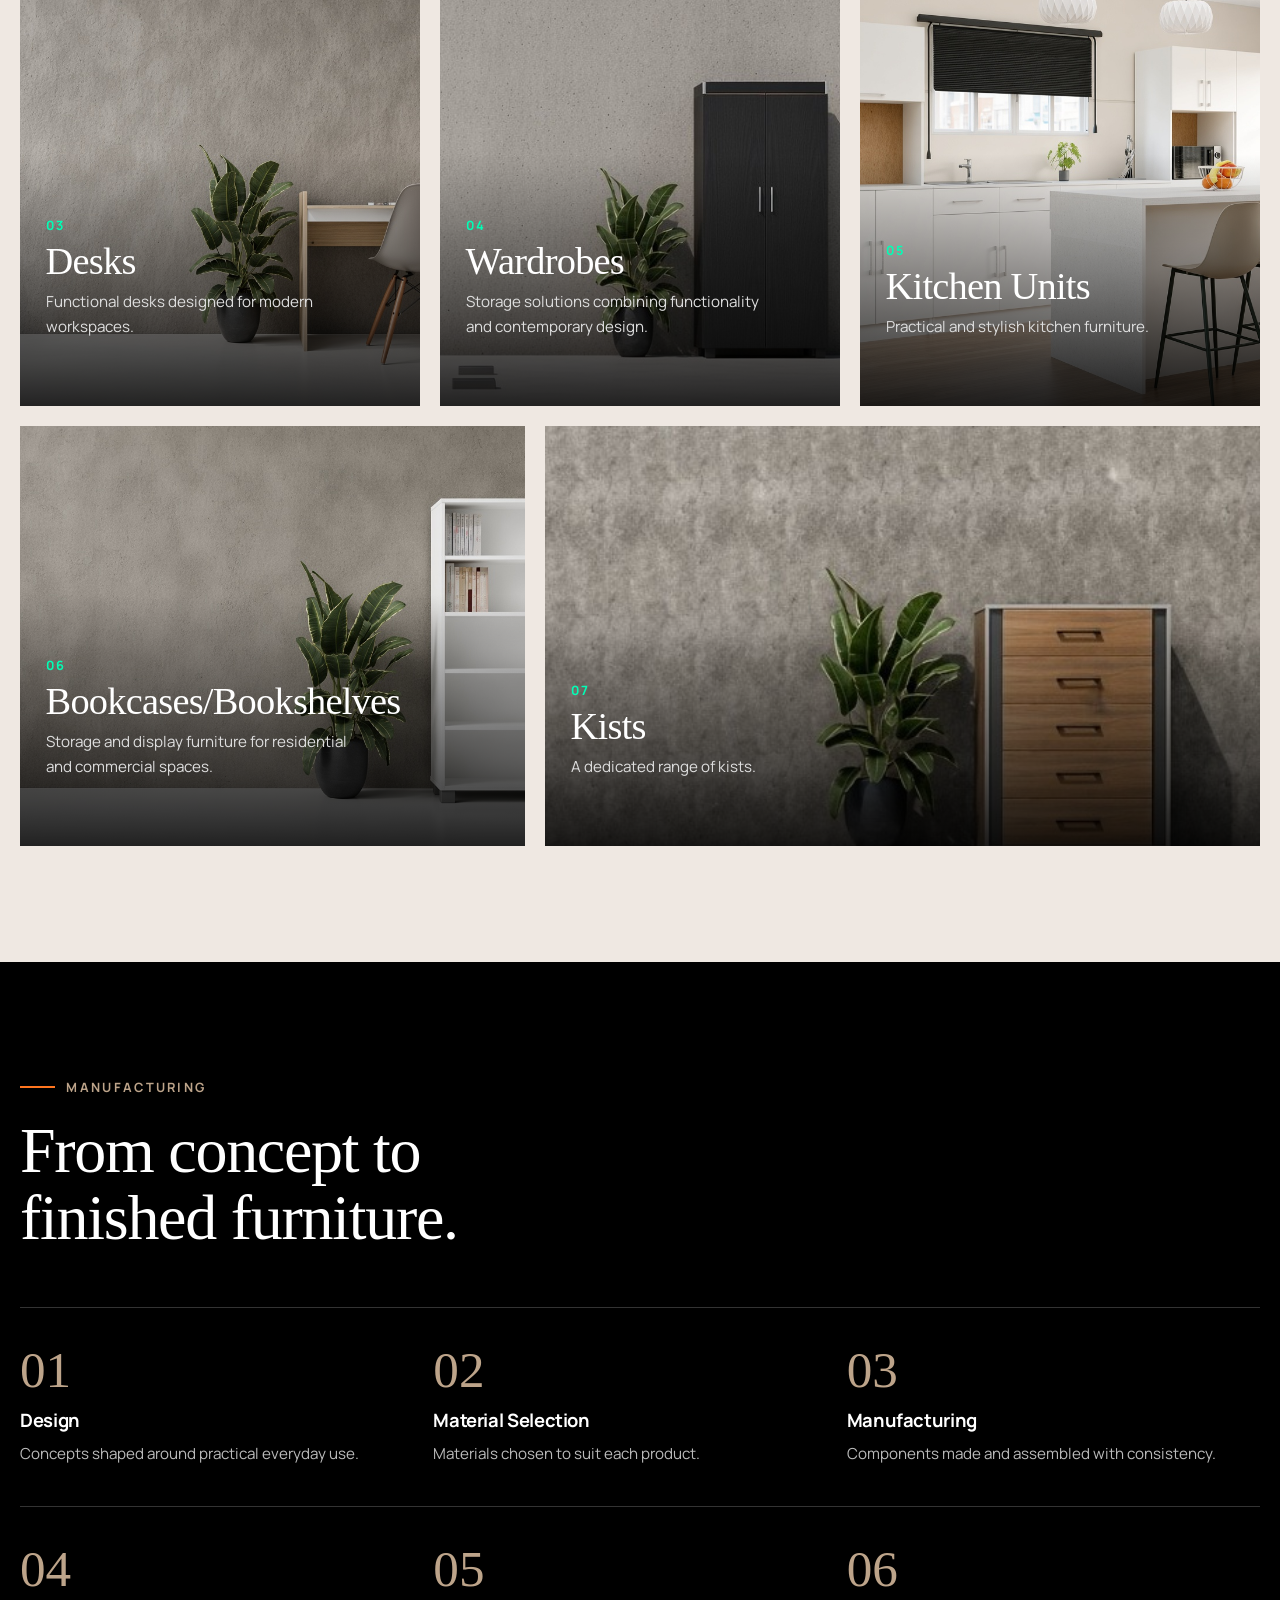
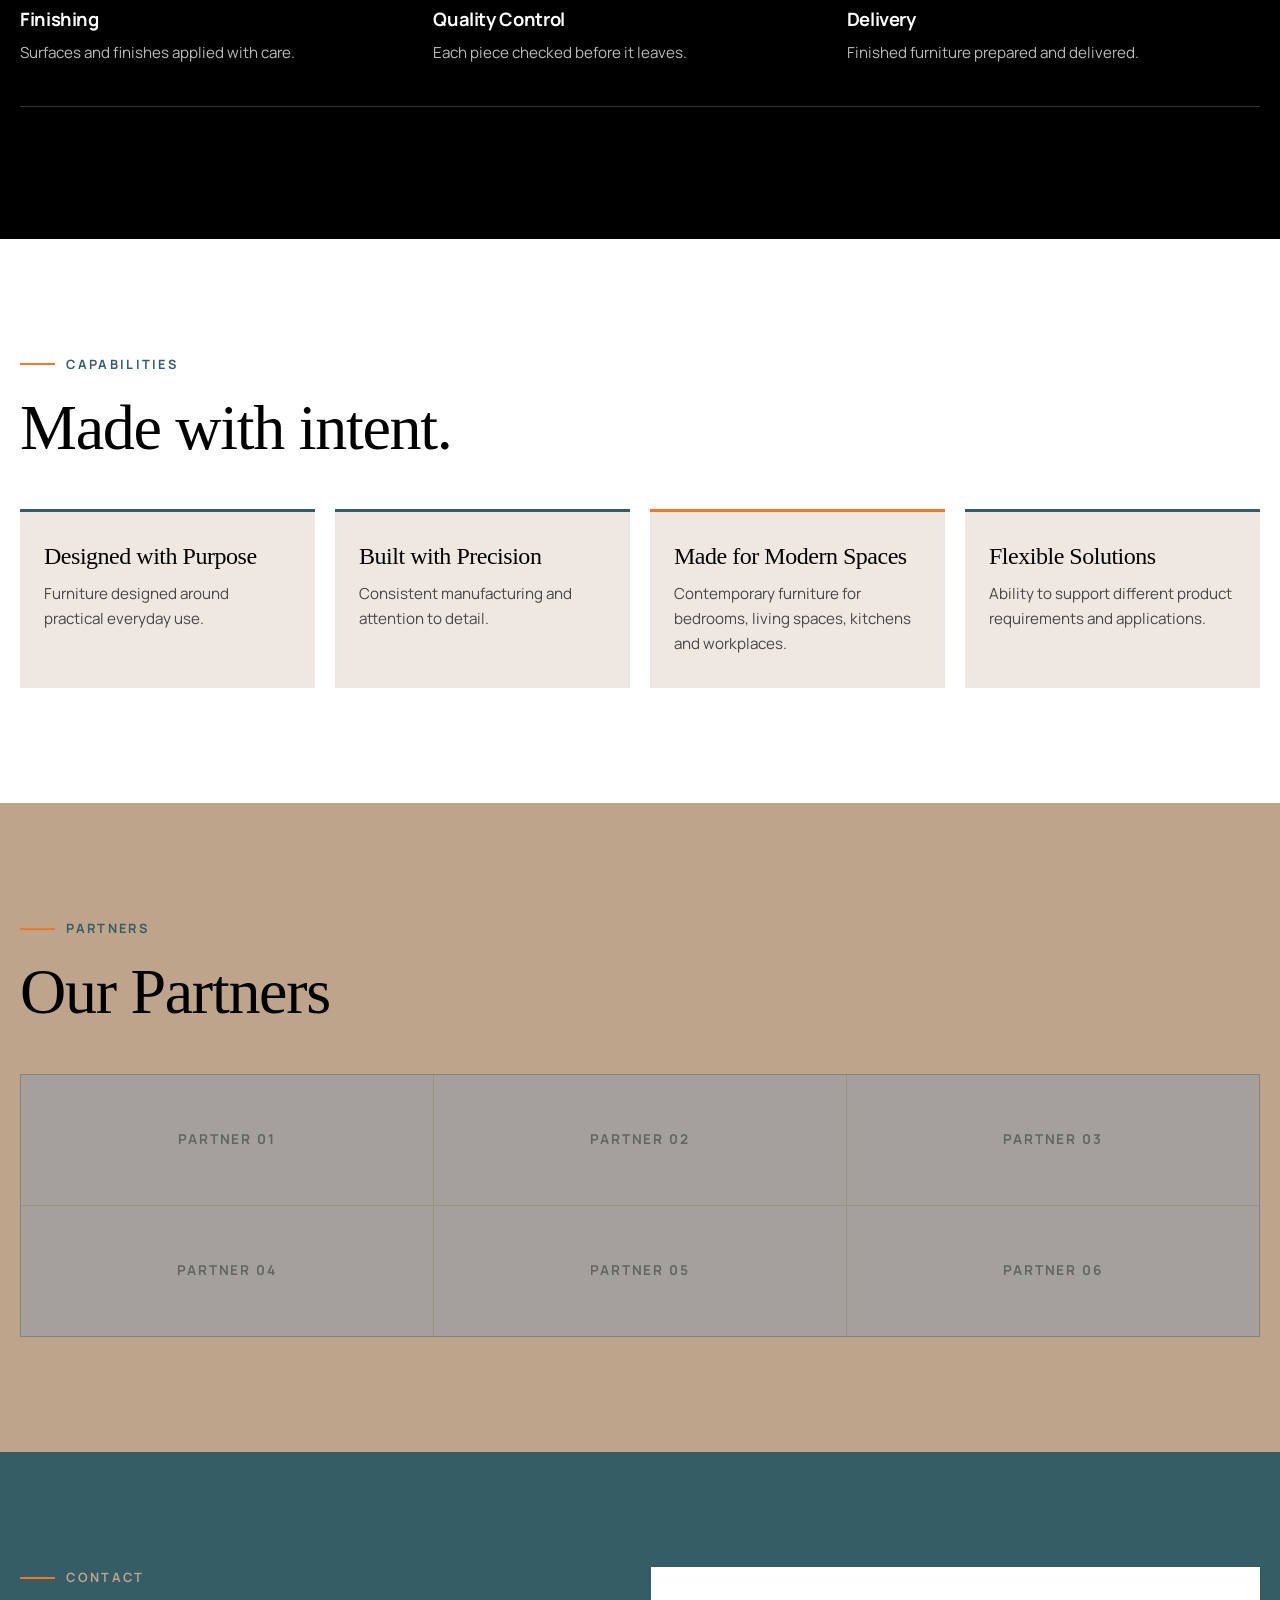
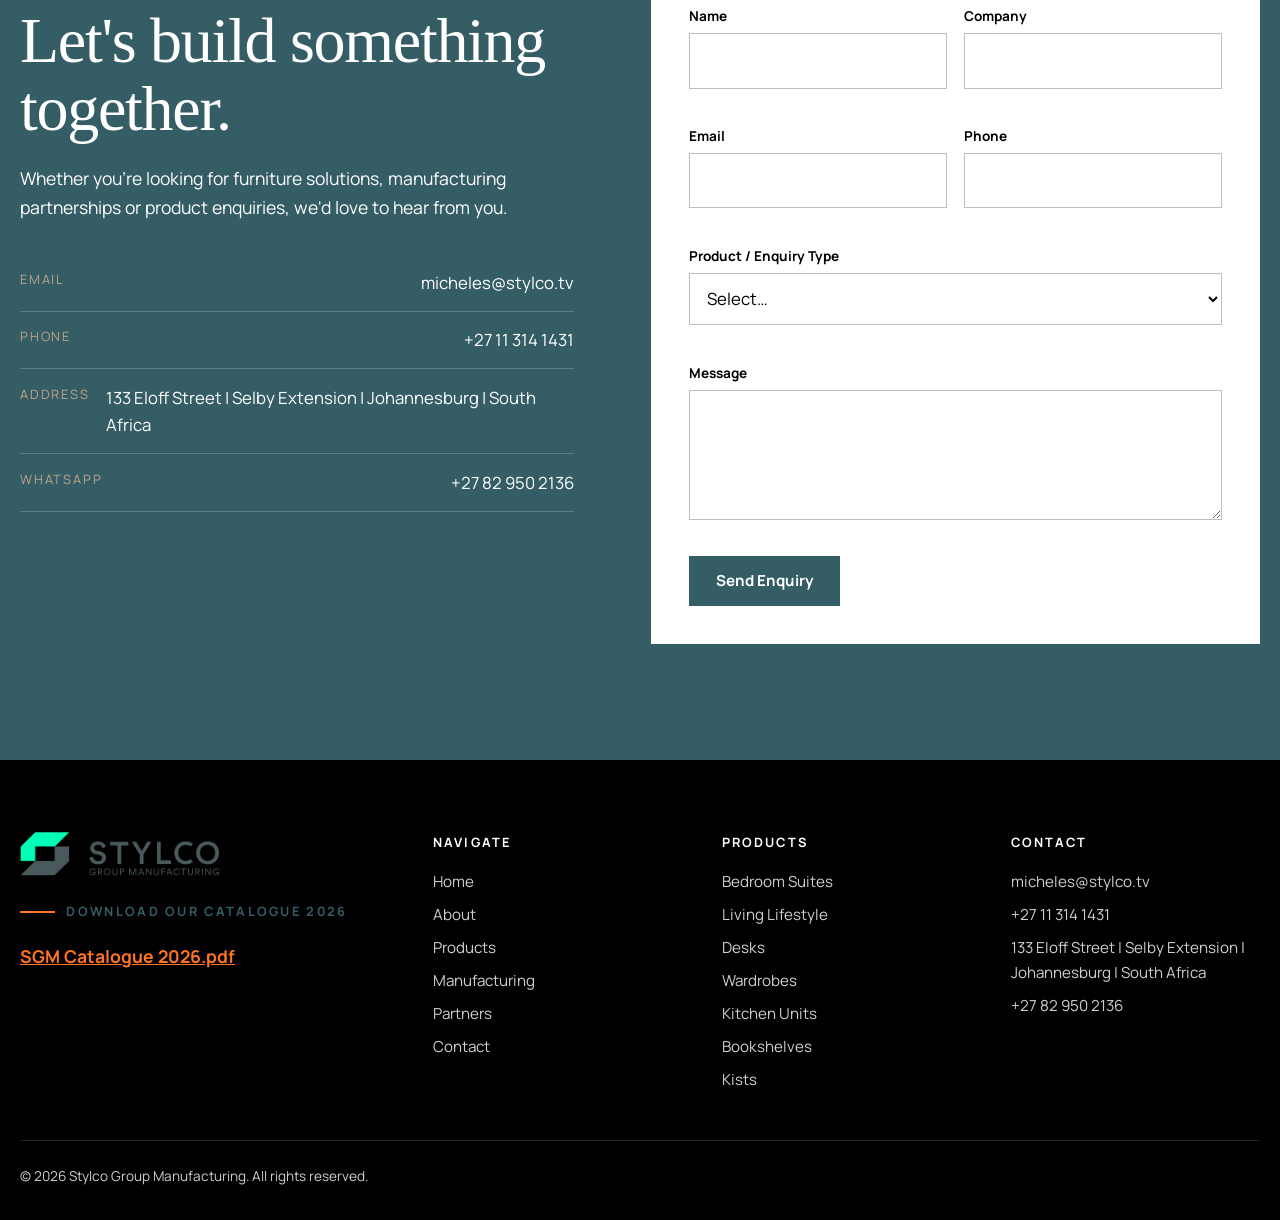
==== commit a5d2a843: "Fix image source filename in about section" ====
--- a/index.html
+++ b/index.html
@@ -48,7 +48,7 @@
 <section class="about" id="about"><div class="wrap grid">
  <div class="img rv">
   <!-- ABOUT IMAGE: replace the placeholder div below with <img src="images/workshop.jpg" alt="Describe the photo" loading="lazy"> -->
-  <img src="images/workshop img.jPG" alt="Describe the photo" loading="lazy"> 
+  <img src="images/workshop img.jpg" alt="Describe the photo" loading="lazy"> 
  </div>    
  <div class="rv">
   <div class="eyebrow">About Stylco Group Manufacturing</div>
